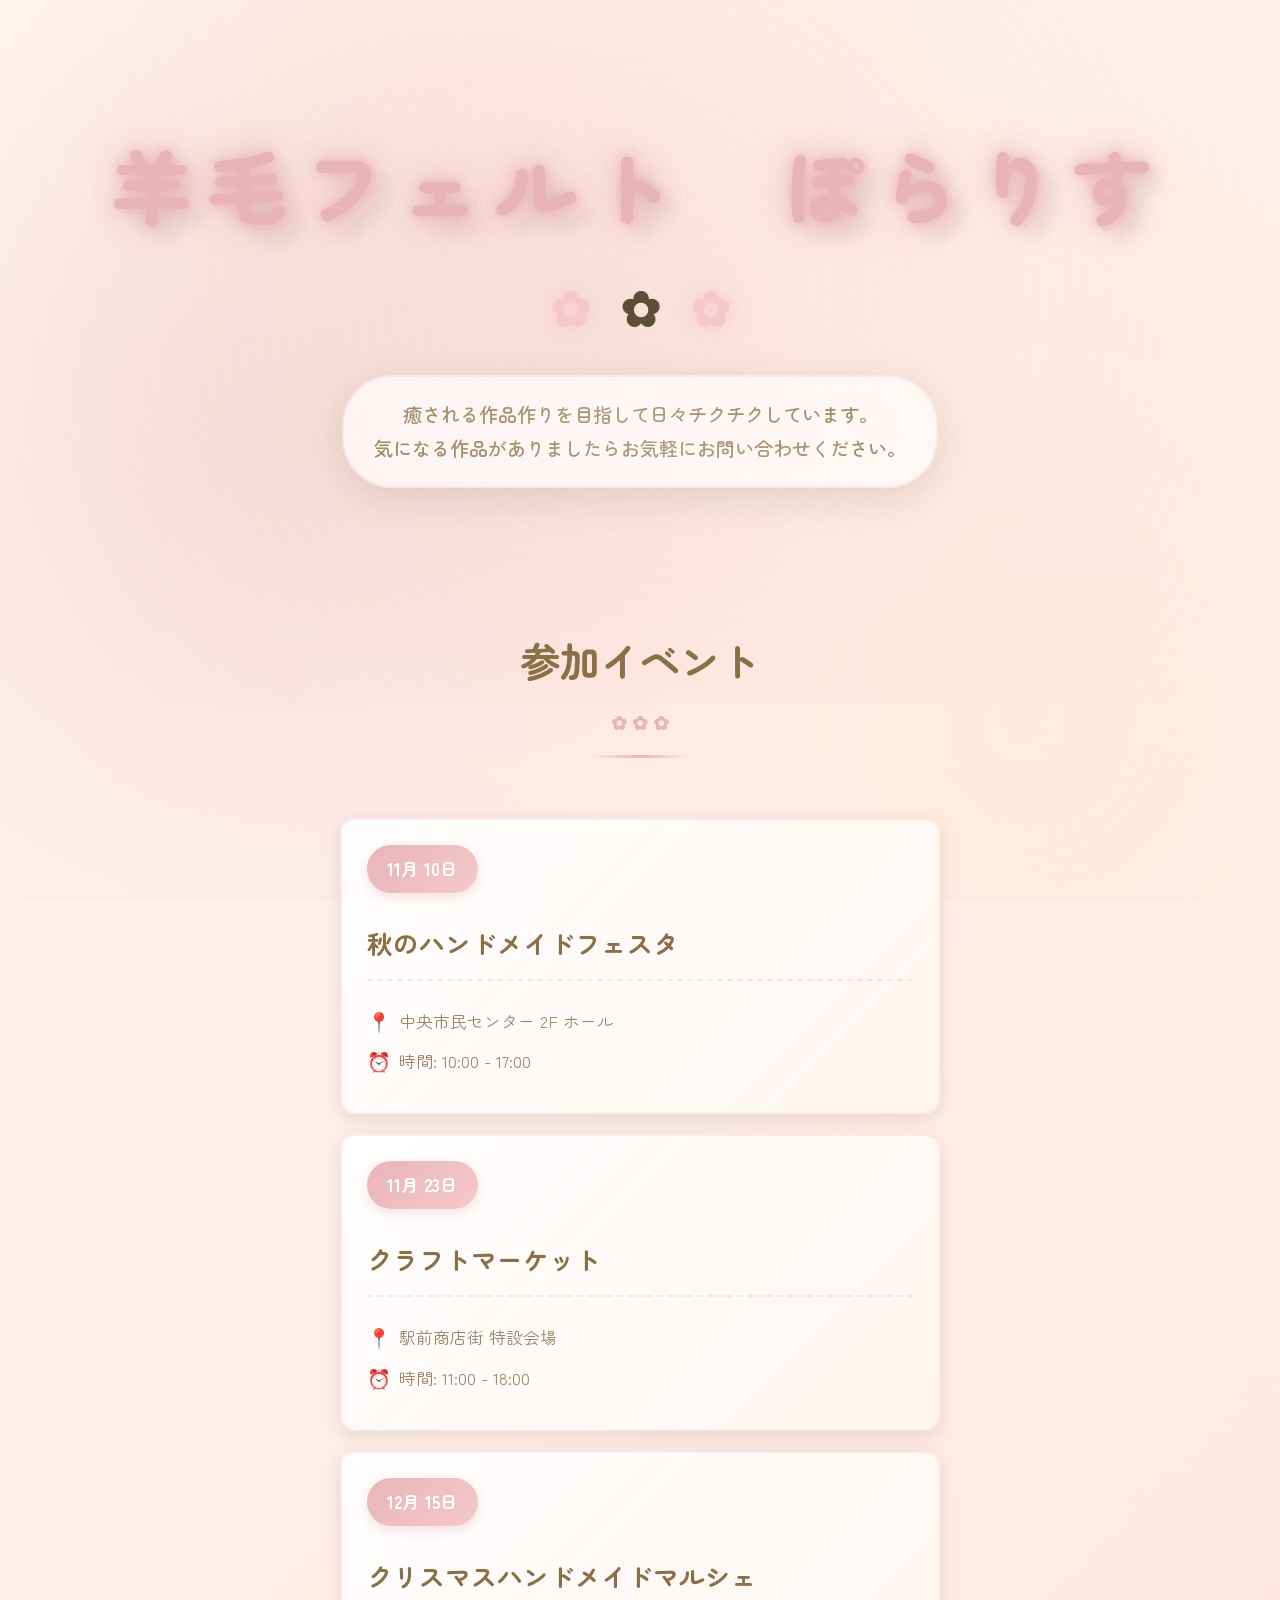
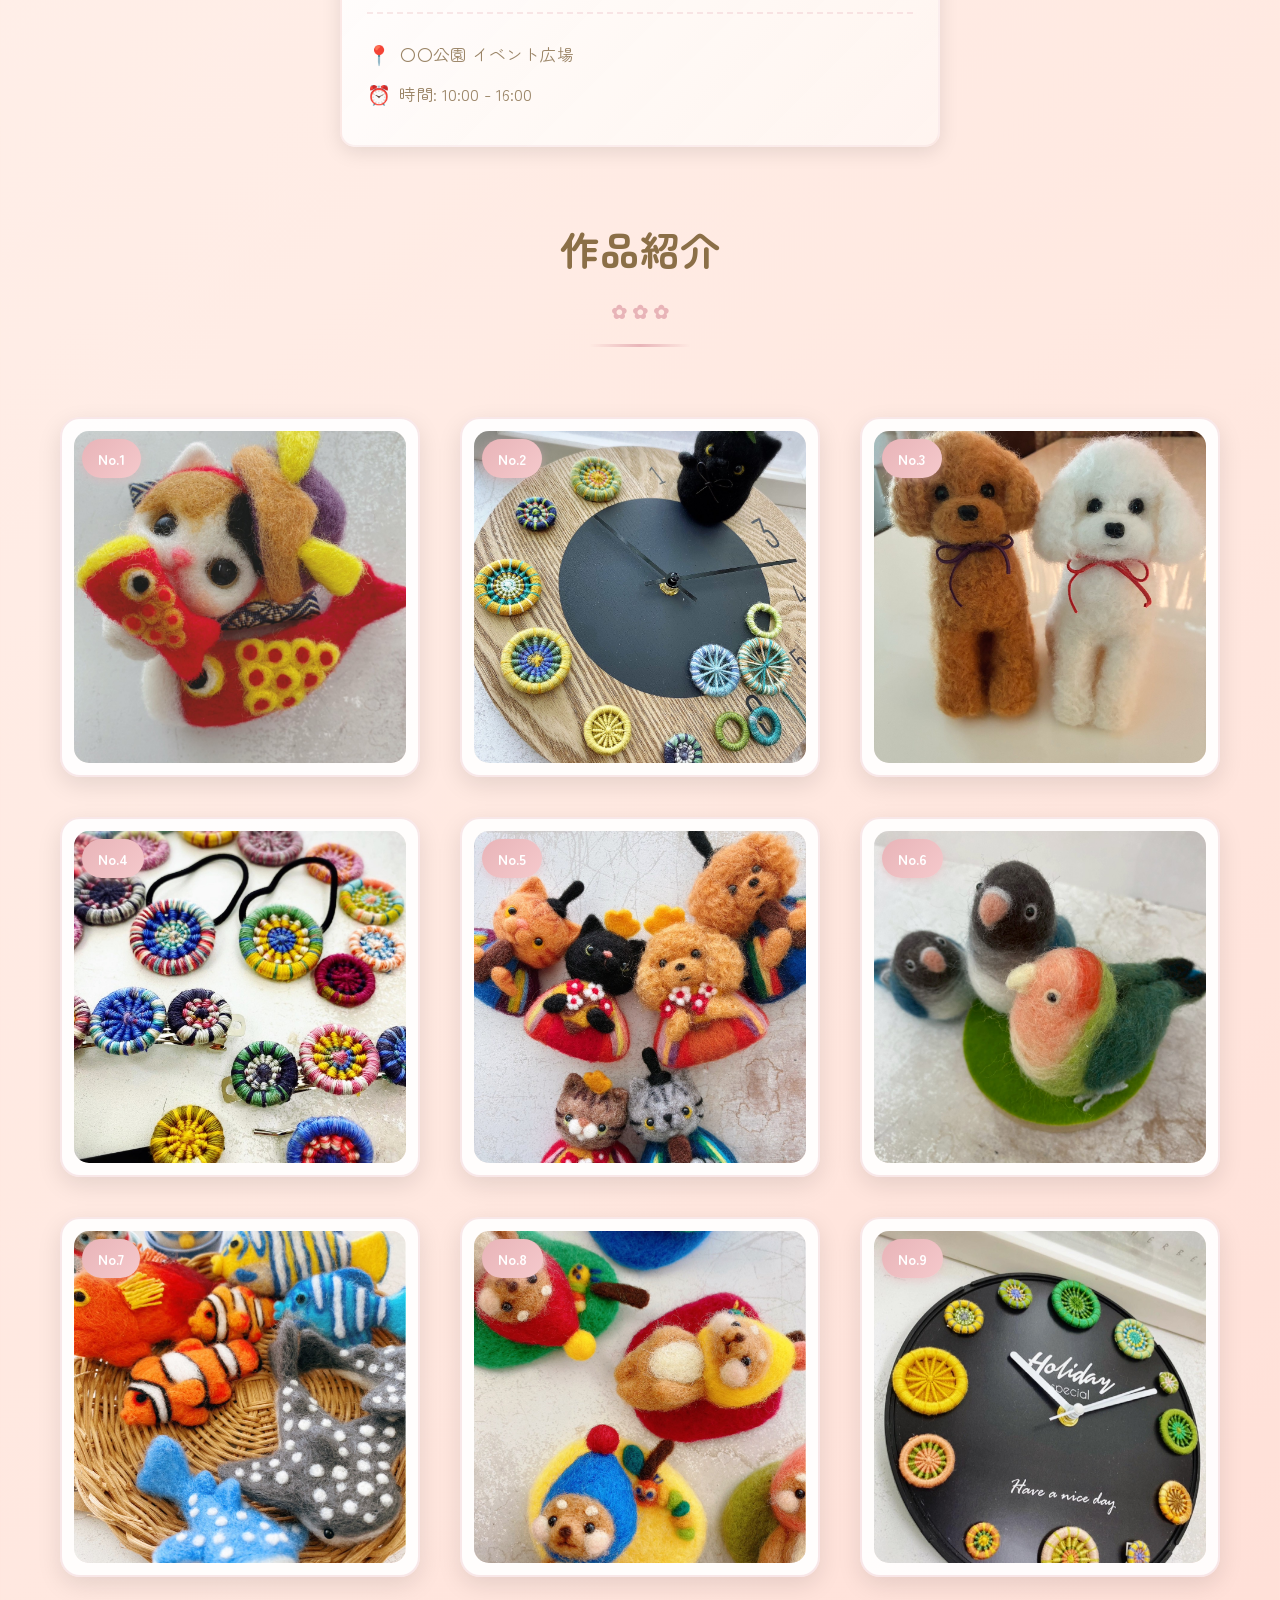
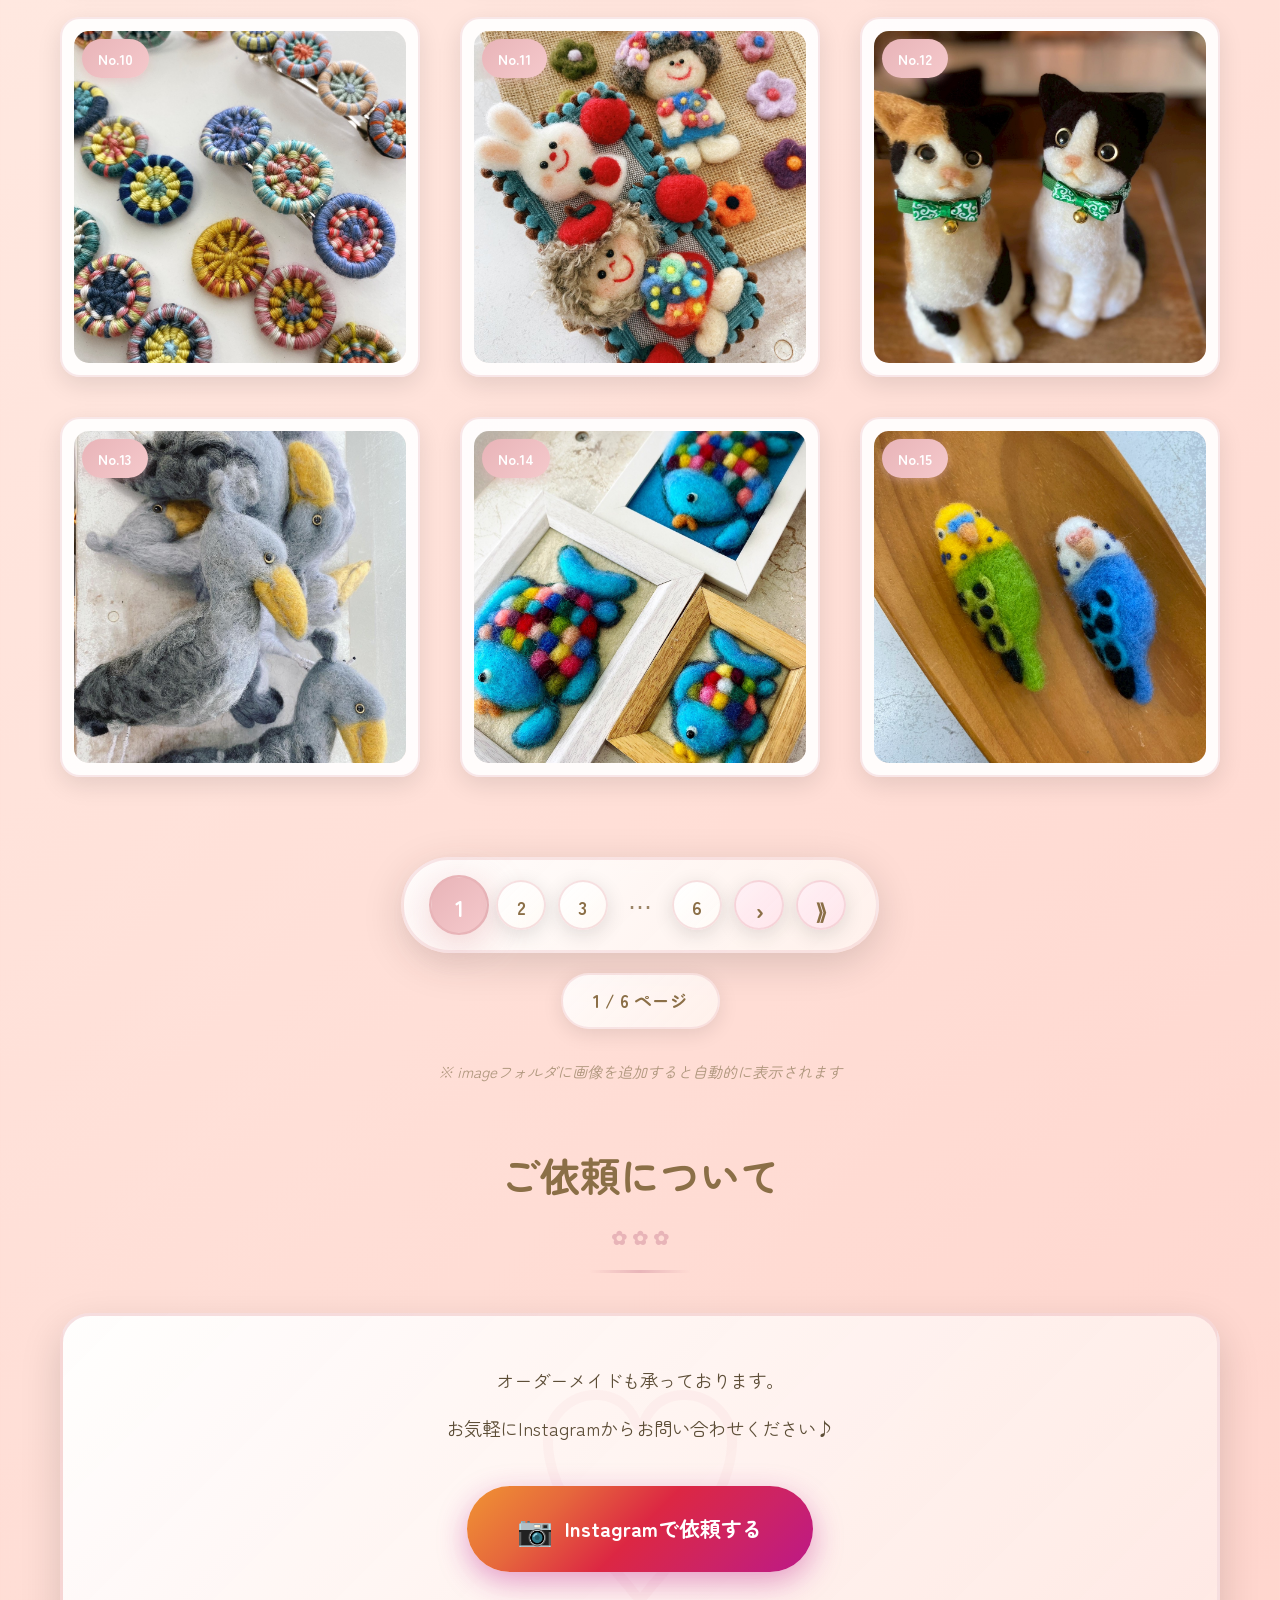
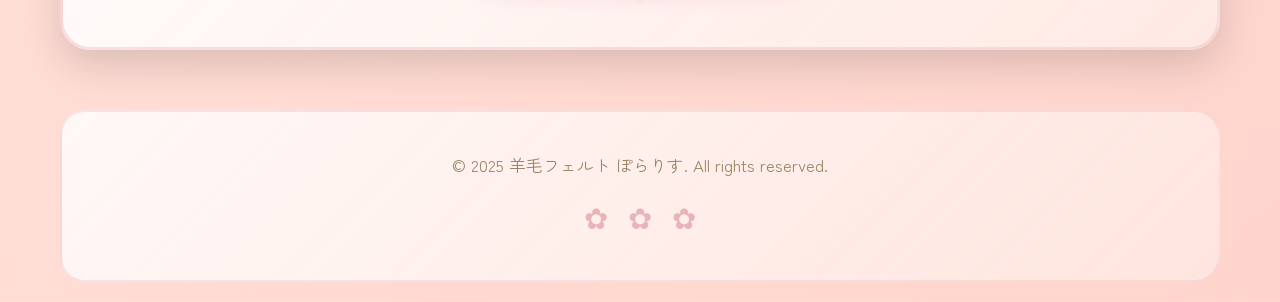
==== index.html @ 45ba46c1 "Add files via upload" ====
<!DOCTYPE html>
<html lang="ja">
<head>
    <meta charset="UTF-8">
    <meta name="viewport" content="width=device-width, initial-scale=1.0">
    <title>羊毛フェルト ぽらりす</title>
    <link rel="stylesheet" href="style.css">
    <link rel="preconnect" href="https://fonts.googleapis.com">
    <link rel="preconnect" href="https://fonts.gstatic.com" crossorigin>
    <link href="https://fonts.googleapis.com/css2?family=Zen+Maru+Gothic:wght@300;400;500;700&display=swap" rel="stylesheet">
</head>
<body>
    <div class="container">
        <header>
            <h1 class="site-title">
                <span class="title-text" data-text="羊毛フェルト　ぽらりす">羊毛フェルト　ぽらりす</span>
                <span class="title-decoration">✿</span>
            </h1>
            <p class="subtitle">癒される作品作りを目指して日々チクチクしています。<br>気になる作品がありましたらお気軽にお問い合わせください。</p>
        </header>

        <main>
            <section class="events">
                <h2 class="section-title">参加イベント</h2>
                <div class="events-container" id="eventsContainer">
                    <!-- イベント情報はevents.jsonから自動的に読み込まれます -->
                </div>
            </section>

            <section class="gallery">
                <h2 class="section-title">作品紹介</h2>
                <div class="gallery-grid" id="galleryGrid">
                    <!-- 画像は自動的に読み込まれます -->
                </div>
                <p class="gallery-note">※ imageフォルダに画像を追加すると自動的に表示されます</p>
            </section>

            <section class="contact">
                <h2 class="section-title">ご依頼について</h2>
                <div class="contact-box">
                    <p>オーダーメイドも承っております。</p>
                    <p>お気軽にInstagramからお問い合わせください♪</p>
                    <a href="https://www.instagram.com/kaori.polaris?utm_source=ig_web_button_share_sheet&igsh=ZDNlZDc0MzIxNw==" target="_blank" rel="noopener noreferrer" class="instagram-button">
                        <span class="instagram-icon">📷</span>
                        Instagramで依頼する
                    </a>
                </div>
            </section>
        </main>

        <footer>
            <p class="footer-text">© 2025 羊毛フェルト ぽらりす. All rights reserved.</p>
            <div class="footer-decoration">
                <span>✿</span>
                <span>✿</span>
                <span>✿</span>
            </div>
        </footer>
    </div>

    <script src="script.js"></script>
</body>
</html>
---- style.css ----
/* リセット */
* {
    margin: 0;
    padding: 0;
    box-sizing: border-box;
}

body {
    font-family: 'Zen Maru Gothic', sans-serif;
    background: linear-gradient(135deg, #fff5f0 0%, #ffe8e0 50%, #ffd4cc 100%);
    color: #5d4e37;
    line-height: 1.6;
    min-height: 100vh;
    overflow-x: hidden;
    position: relative;
}

/* 背景アニメーション */
body::before {
    content: '';
    position: fixed;
    top: 0;
    left: 0;
    width: 100%;
    height: 100%;
    background: radial-gradient(circle at 20% 50%, rgba(232, 180, 184, 0.3) 0%, transparent 50%),
                radial-gradient(circle at 80% 80%, rgba(255, 228, 196, 0.3) 0%, transparent 50%),
                radial-gradient(circle at 40% 20%, rgba(255, 218, 185, 0.2) 0%, transparent 50%);
    animation: backgroundMove 20s ease-in-out infinite;
    z-index: -1;
}

@keyframes backgroundMove {
    0%, 100% {
        transform: scale(1) translateY(0);
        opacity: 0.5;
    }
    50% {
        transform: scale(1.1) translateY(-20px);
        opacity: 0.8;
    }
}

.container {
    max-width: 1200px;
    margin: 0 auto;
    padding: 20px;
}

/* ヘッダー - 革新的デザイン */
header {
    text-align: center;
    padding: 100px 20px 80px;
    margin-bottom: 60px;
    position: relative;
    overflow: visible;
    min-height: 50vh;
    display: flex;
    flex-direction: column;
    align-items: center;
    justify-content: center;
}

header::before {
    content: '';
    position: absolute;
    top: 50%;
    left: 50%;
    transform: translate(-50%, -50%);
    width: 150%;
    height: 150%;
    background: radial-gradient(circle, rgba(232, 180, 184, 0.15) 0%, transparent 70%);
    animation: pulseGlow 4s ease-in-out infinite;
    z-index: -1;
}

@keyframes pulseGlow {
    0%, 100% {
        transform: translate(-50%, -50%) scale(1);
        opacity: 0.3;
    }
    50% {
        transform: translate(-50%, -50%) scale(1.2);
        opacity: 0.6;
    }
}

.site-title {
    font-size: 5rem;
    margin-bottom: 30px;
    display: flex;
    flex-direction: column;
    align-items: center;
    justify-content: center;
    gap: 20px;
    position: relative;
    z-index: 1;
}

.title-text {
    display: inline-block;
    position: relative;
    font-weight: 900;
    font-size: 1em;
    letter-spacing: 0.2em;
}

.title-text .char {
    display: inline-block;
    position: relative;
    color: #e8b4b8;
    text-shadow: 
        0 0 10px rgba(232, 180, 184, 0.8),
        0 0 20px rgba(232, 180, 184, 0.6),
        0 0 30px rgba(232, 180, 184, 0.4),
        0 0 40px rgba(232, 180, 184, 0.2),
        5px 5px 0 rgba(245, 201, 204, 0.3),
        10px 10px 0 rgba(255, 212, 204, 0.2),
        15px 15px 20px rgba(0, 0, 0, 0.1);
    opacity: 0;
    transform: translate(var(--start-x), var(--start-y)) rotate(var(--start-rotate)) scale(0);
    animation: charGather 1.5s cubic-bezier(0.68, -0.55, 0.265, 1.55) forwards,
               charFloat 3s ease-in-out infinite;
    animation-delay: var(--animation-delay, 0s);
}

@keyframes charGather {
    0% {
        opacity: 0;
        transform: translate(var(--start-x), var(--start-y)) rotate(var(--start-rotate)) scale(0);
        filter: blur(20px);
    }
    60% {
        opacity: 1;
        filter: blur(5px);
    }
    100% {
        opacity: 1;
        transform: translate(0, 0) rotate(0deg) scale(1);
        filter: blur(0px);
    }
}

@keyframes charFloat {
    0%, 100% {
        transform: translateY(0) scale(1);
    }
    50% {
        transform: translateY(-8px) scale(1.05);
    }
}

.title-text::before {
    content: attr(data-text);
    position: absolute;
    top: 0;
    left: 0;
    width: 100%;
    height: 100%;
    color: rgba(255, 255, 255, 0.1);
    filter: blur(40px);
    transform: scale(1.5);
    animation: woolCloud 5s ease-in-out infinite;
    z-index: -1;
}

.title-text::after {
    content: attr(data-text);
    position: absolute;
    top: 0;
    left: 0;
    width: 100%;
    height: 100%;
    color: rgba(232, 180, 184, 0.3);
    filter: blur(25px);
    transform: translateZ(-10px);
    animation: wool3D 4s ease-in-out infinite alternate;
    z-index: -2;
}

@keyframes titleFloat {
    0%, 100% {
        transform: translateY(0) scale(1);
    }
    50% {
        transform: translateY(-20px) scale(1.05);
    }
}

@keyframes woolCloud {
    0%, 100% {
        opacity: 0.5;
        transform: scale(1.3) rotate(0deg);
    }
    50% {
        opacity: 0.8;
        transform: scale(1.6) rotate(5deg);
    }
}

@keyframes wool3D {
    0% {
        transform: translateX(-10px) translateY(-10px);
        opacity: 0.3;
    }
    100% {
        transform: translateX(10px) translateY(10px);
        opacity: 0.5;
    }
}

.title-decoration {
    display: flex;
    gap: 30px;
    font-size: 3rem;
    position: relative;
}

.title-decoration::before,
.title-decoration::after {
    content: '✿';
    color: #f5c9cc;
    text-shadow: 
        0 0 15px rgba(245, 201, 204, 0.8),
        0 0 30px rgba(245, 201, 204, 0.4);
    animation: flowerSpin 8s linear infinite;
}

.title-decoration::before {
    animation-delay: 0s;
}

.title-decoration::after {
    animation-delay: 4s;
    animation-direction: reverse;
}

@keyframes flowerSpin {
    0% {
        transform: rotate(0deg) scale(1);
        opacity: 0.6;
    }
    50% {
        transform: rotate(180deg) scale(1.3);
        opacity: 1;
    }
    100% {
        transform: rotate(360deg) scale(1);
        opacity: 0.6;
    }
}

.subtitle {
    font-size: 1.2rem;
    color: #8b6f47;
    font-weight: 500;
    line-height: 1.8;
    max-width: 700px;
    margin: 0 auto;
    padding: 20px 30px;
    background: rgba(255, 255, 255, 0.6);
    backdrop-filter: blur(10px);
    border-radius: 50px;
    box-shadow: 0 10px 40px rgba(0, 0, 0, 0.1);
    border: 2px solid rgba(232, 180, 184, 0.2);
    animation: subtitleSlide 1.5s ease-out;
    position: relative;
    overflow: hidden;
}

.subtitle::before {
    content: '';
    position: absolute;
    top: -50%;
    left: -50%;
    width: 200%;
    height: 200%;
    background: linear-gradient(45deg, transparent, rgba(255, 255, 255, 0.3), transparent);
    animation: subtitleShine 3s ease-in-out infinite;
}

@keyframes subtitleSlide {
    from {
        opacity: 0;
        transform: translateY(30px);
    }
    to {
        opacity: 1;
        transform: translateY(0);
    }
}

@keyframes subtitleShine {
    0% {
        transform: translateX(-100%) translateY(-100%) rotate(45deg);
    }
    100% {
        transform: translateX(100%) translateY(100%) rotate(45deg);
    }
}

.intro {
    margin-bottom: 60px;
    animation: sectionSlideUp 1s ease-out 0.3s both;
}

@keyframes sectionSlideUp {
    from {
        opacity: 0;
        transform: translateY(50px);
    }
    to {
        opacity: 1;
        transform: translateY(0);
    }
}

.intro-box {
    background: linear-gradient(135deg, rgba(255, 255, 255, 0.9) 0%, rgba(255, 245, 240, 0.8) 100%);
    padding: 40px;
    border-radius: 25px;
    border: 3px solid rgba(232, 180, 184, 0.3);
    text-align: center;
    box-shadow: 0 10px 30px rgba(0, 0, 0, 0.1);
    backdrop-filter: blur(5px);
    transition: transform 0.3s ease, box-shadow 0.3s ease;
    position: relative;
    overflow: hidden;
}

.intro-box::before {
    content: '';
    position: absolute;
    top: -50%;
    left: -50%;
    width: 200%;
    height: 200%;
    background: linear-gradient(45deg, transparent, rgba(255, 255, 255, 0.5), transparent);
    animation: shimmer 3s ease-in-out infinite;
}

@keyframes shimmer {
    0% {
        transform: translateX(-100%) translateY(-100%) rotate(45deg);
    }
    100% {
        transform: translateX(100%) translateY(100%) rotate(45deg);
    }
}

.intro-box:hover {
    transform: translateY(-5px) scale(1.02);
    box-shadow: 0 15px 40px rgba(0, 0, 0, 0.15);
}

.intro-box p {
    margin-bottom: 15px;
    font-size: 1.15rem;
    position: relative;
    z-index: 1;
}

.section-title {
    font-size: 2.5rem;
    color: #8b6f47;
    text-align: center;
    margin-bottom: 40px;
    position: relative;
    padding-bottom: 20px;
    font-weight: 600;
    animation: titleZoomIn 0.8s ease-out;
}

@keyframes titleZoomIn {
    from {
        opacity: 0;
        transform: scale(0.8);
    }
    to {
        opacity: 1;
        transform: scale(1);
    }
}

.section-title::before {
    content: '';
    position: absolute;
    bottom: 0;
    left: 50%;
    transform: translateX(-50%);
    width: 100px;
    height: 3px;
    background: linear-gradient(90deg, transparent, #e8b4b8, transparent);
    animation: lineExpand 2s ease-in-out infinite;
}

@keyframes lineExpand {
    0%, 100% {
        width: 100px;
        opacity: 0.5;
    }
    50% {
        width: 150px;
        opacity: 1;
    }
}

.section-title::after {
    content: '✿ ✿ ✿';
    display: block;
    font-size: 1.2rem;
    color: #e8b4b8;
    margin-top: 15px;
    animation: flowerFloat 3s ease-in-out infinite;
}

@keyframes flowerFloat {
    0%, 100% {
        transform: translateY(0);
        opacity: 0.6;
    }
    50% {
        transform: translateY(-5px);
        opacity: 1;
    }
}

.events {
    margin-bottom: 50px;
    opacity: 0;
    transform: translateY(100px);
    transition: opacity 1s ease, transform 1s ease;
}

.events.animate-in {
    opacity: 1;
    transform: translateY(0);
}

.events-container {
    display: flex;
    flex-direction: column;
    gap: 20px;
    padding: 20px 0;
    max-width: 600px;
    margin: 0 auto;
}

.event-item {
    background: linear-gradient(135deg, rgba(255, 255, 255, 0.95) 0%, rgba(255, 245, 240, 0.9) 100%);
    padding: 25px;
    border-radius: 15px;
    box-shadow: 0 5px 20px rgba(0, 0, 0, 0.1);
    border: 2px solid rgba(232, 180, 184, 0.2);
    transition: all 0.4s ease;
    opacity: 0;
    transform: translateY(30px);
    animation: cardFadeIn 0.6s ease-out forwards;
}

@keyframes cardFadeIn {
    to {
        opacity: 1;
        transform: translateY(0);
    }
}

.event-item:nth-child(1) {
    animation-delay: 0.1s;
}

.event-item:nth-child(2) {
    animation-delay: 0.2s;
}

.event-item:nth-child(3) {
    animation-delay: 0.3s;
}

.event-item:hover {
    transform: translateY(-10px);
    box-shadow: 0 15px 45px rgba(0, 0, 0, 0.2);
    border-color: #e8b4b8;
}

.event-date-inline {
    display: inline-block;
    background: linear-gradient(135deg, #e8b4b8 0%, #f5c9cc 100%);
    padding: 10px 20px;
    border-radius: 25px;
    color: white;
    font-weight: 700;
    font-size: 1.1rem;
    margin-bottom: 15px;
    box-shadow: 0 4px 12px rgba(232, 180, 184, 0.4);
}

.event-name {
    font-size: 1.6rem;
    color: #8b6f47;
    font-weight: 700;
    margin: 15px 0;
}

.event-details {
    margin-top: 15px;
    padding-top: 15px;
    border-top: 2px dashed rgba(232, 180, 184, 0.3);
}

.event-location,
.event-time {
    color: #9b8567;
    margin: 10px 0;
    font-size: 1.05rem;
    display: flex;
    align-items: center;
    gap: 8px;
}

.event-location::before {
    content: '📍';
    font-size: 1.2rem;
}

.event-time::before {
    content: '⏰';
    font-size: 1.2rem;
}

.events-note,
.gallery-note {
    text-align: center;
    color: #9b8567;
    font-size: 0.95rem;
    margin-top: 25px;
    font-style: italic;
    opacity: 0.8;
}

/* ギャラリー - 3列表示 */
.gallery {
    margin-bottom: 60px;
    opacity: 0;
    transform: translateY(100px) scale(0.95);
    transition: opacity 1.2s ease, transform 1.2s ease;
}

.gallery.animate-in {
    opacity: 1;
    transform: translateY(0) scale(1);
}

.gallery-grid {
    display: grid;
    grid-template-columns: repeat(3, 1fr);
    gap: 40px;
    padding: 30px 0;
}

.gallery-item {
    background: rgba(255, 255, 255, 0.9);
    border-radius: 20px;
    padding: 12px;
    text-align: center;
    transition: all 0.5s cubic-bezier(0.68, -0.55, 0.265, 1.55);
    border: 2px solid rgba(232, 180, 184, 0.3);
    box-shadow: 0 8px 25px rgba(0, 0, 0, 0.1);
    overflow: hidden;
    opacity: 0;
    transform: scale(0.8);
    animation: itemPopIn 0.6s ease-out forwards;
    position: relative;
}

.item-no {
    position: absolute;
    top: 20px;
    left: 20px;
    background: linear-gradient(135deg, #e8b4b8 0%, #f5c9cc 100%);
    color: white;
    padding: 8px 16px;
    border-radius: 20px;
    font-weight: 700;
    font-size: 0.9rem;
    box-shadow: 0 3px 10px rgba(232, 180, 184, 0.5);
    z-index: 10;
    transition: transform 0.3s ease;
}

.gallery-item:hover .item-no {
    transform: scale(1.1);
}

@keyframes itemPopIn {
    to {
        opacity: 1;
        transform: scale(1);
    }
}

.gallery-item:hover {
    transform: translateY(-15px) rotate(2deg) scale(1.05);
    box-shadow: 0 20px 50px rgba(0, 0, 0, 0.2);
    border-color: #e8b4b8;
}

.image-container {
    width: 100%;
    padding-bottom: 100%;
    position: relative;
    overflow: hidden;
    border-radius: 15px;
    background: linear-gradient(135deg, #f5f5f5 0%, #ffe8e0 100%);
}

.image-container::before {
    content: '';
    position: absolute;
    top: 50%;
    left: 50%;
    transform: translate(-50%, -50%);
    width: 0;
    height: 0;
    background: rgba(255, 255, 255, 0.5);
    border-radius: 50%;
    transition: width 0.6s ease, height 0.6s ease;
}

.gallery-item:hover .image-container::before {
    width: 200%;
    height: 200%;
}

.gallery-image {
    position: absolute;
    top: 0;
    left: 0;
    width: 100%;
    height: 100%;
    object-fit: cover;
    object-position: center;
    cursor: pointer;
    transition: transform 0.5s ease, filter 0.3s ease;
}

.gallery-item:hover .gallery-image {
    transform: scale(1.15) rotate(2deg);
    filter: brightness(1.1);
}

.image-error {
    position: absolute;
    top: 0;
    left: 0;
    width: 100%;
    height: 100%;
    background: linear-gradient(135deg, #fff5f0 0%, #ffe8e0 100%);
    display: flex;
    flex-direction: column;
    align-items: center;
    justify-content: center;
    border: 2px dashed #e8b4b8;
}

.error-icon {
    font-size: 3.5rem;
    margin-bottom: 10px;
    animation: errorBounce 2s ease-in-out infinite;
}

@keyframes errorBounce {
    0%, 100% {
        transform: translateY(0);
    }
    50% {
        transform: translateY(-10px);
    }
}

.error-text {
    color: #9b8567;
    font-size: 1rem;
    margin-bottom: 5px;
}

.error-filename {
    color: #9b8567;
    font-size: 0.85rem;
    font-family: monospace;
}

.no-images-message,
.no-events-message,
.error-message {
    text-align: center;
    color: #9b8567;
    font-size: 1.1rem;
    padding: 50px;
    background: rgba(255, 255, 255, 0.7);
    border-radius: 15px;
    border: 2px dashed #e8b4b8;
    animation: messagePulse 2s ease-in-out infinite;
}

@keyframes messagePulse {
    0%, 100% {
        opacity: 0.7;
    }
    50% {
        opacity: 1;
    }
}

/* ページネーション - 凝ったデザイン */
.pagination-container {
    display: flex;
    flex-direction: column;
    align-items: center;
    margin-top: 50px;
    margin-bottom: 30px;
    gap: 20px;
}

.pagination {
    display: flex;
    gap: 12px;
    align-items: center;
    flex-wrap: wrap;
    justify-content: center;
    background: linear-gradient(135deg, rgba(255, 255, 255, 0.9) 0%, rgba(255, 245, 240, 0.85) 100%);
    padding: 20px 30px;
    border-radius: 50px;
    box-shadow: 0 10px 40px rgba(0, 0, 0, 0.15);
    border: 3px solid rgba(232, 180, 184, 0.3);
    backdrop-filter: blur(10px);
}

.page-btn {
    min-width: 50px;
    height: 50px;
    padding: 12px 16px;
    background: linear-gradient(135deg, rgba(255, 255, 255, 0.95) 0%, rgba(255, 250, 245, 0.9) 100%);
    border: 2px solid rgba(232, 180, 184, 0.4);
    border-radius: 50%;
    color: #8b6f47;
    font-size: 1.15rem;
    font-weight: 700;
    cursor: pointer;
    transition: all 0.4s cubic-bezier(0.68, -0.55, 0.265, 1.55);
    box-shadow: 0 5px 20px rgba(0, 0, 0, 0.12);
    font-family: 'Zen Maru Gothic', sans-serif;
    position: relative;
    overflow: hidden;
}

.page-btn::before {
    content: '';
    position: absolute;
    top: 50%;
    left: 50%;
    width: 0;
    height: 0;
    background: radial-gradient(circle, rgba(232, 180, 184, 0.4), transparent);
    border-radius: 50%;
    transform: translate(-50%, -50%);
    transition: width 0.5s ease, height 0.5s ease;
}

.page-btn:hover::before {
    width: 200%;
    height: 200%;
}

.page-btn:hover {
    transform: translateY(-8px) scale(1.15);
    background: linear-gradient(135deg, #e8b4b8 0%, #f5c9cc 100%);
    border-color: #e8b4b8;
    color: white;
    box-shadow: 0 12px 35px rgba(232, 180, 184, 0.5);
}

.page-btn:active {
    transform: translateY(-4px) scale(1.1);
}

.page-btn.active {
    background: linear-gradient(135deg, #e8b4b8 0%, #f5c9cc 100%);
    border-color: #e8b4b8;
    color: white;
    box-shadow: 0 8px 30px rgba(232, 180, 184, 0.6);
    transform: scale(1.2);
    animation: pulse 2s ease-in-out infinite;
}

@keyframes pulse {
    0%, 100% {
        box-shadow: 0 8px 30px rgba(232, 180, 184, 0.6);
    }
    50% {
        box-shadow: 0 8px 40px rgba(232, 180, 184, 0.8);
    }
}

.page-btn.active:hover {
    transform: translateY(-5px) scale(1.2);
}

.first-btn,
.last-btn,
.prev-btn,
.next-btn {
    font-size: 1.4rem;
    font-weight: 900;
    background: linear-gradient(135deg, rgba(255, 240, 245, 0.95) 0%, rgba(255, 228, 235, 0.9) 100%);
}

.page-dots {
    color: #9b8567;
    font-size: 1.5rem;
    padding: 0 8px;
    user-select: none;
    animation: dotsBounce 1.5s ease-in-out infinite;
}

@keyframes dotsBounce {
    0%, 100% {
        transform: translateY(0);
    }
    50% {
        transform: translateY(-3px);
    }
}

.page-info {
    background: linear-gradient(135deg, rgba(255, 255, 255, 0.85) 0%, rgba(255, 245, 240, 0.8) 100%);
    padding: 12px 30px;
    border-radius: 30px;
    color: #8b6f47;
    font-weight: 600;
    font-size: 1.1rem;
    box-shadow: 0 5px 20px rgba(0, 0, 0, 0.1);
    border: 2px solid rgba(232, 180, 184, 0.3);
    backdrop-filter: blur(5px);
    animation: infoFloat 3s ease-in-out infinite;
}

@keyframes infoFloat {
    0%, 100% {
        transform: translateY(0);
    }
    50% {
        transform: translateY(-5px);
    }
}

.contact {
    margin-bottom: 60px;
    opacity: 0;
    transform: translateY(100px);
    transition: opacity 1s ease, transform 1s ease;
}

.contact.animate-in {
    opacity: 1;
    transform: translateY(0);
}

.contact-box {
    background: linear-gradient(135deg, rgba(255, 255, 255, 0.95) 0%, rgba(255, 235, 230, 0.9) 100%);
    padding: 50px;
    border-radius: 30px;
    text-align: center;
    border: 3px solid rgba(232, 180, 184, 0.4);
    box-shadow: 0 15px 40px rgba(0, 0, 0, 0.15);
    position: relative;
    overflow: hidden;
}

.contact-box::before {
    content: '♡';
    position: absolute;
    font-size: 15rem;
    color: rgba(232, 180, 184, 0.1);
    top: 50%;
    left: 50%;
    transform: translate(-50%, -50%);
    animation: heartBeat 2s ease-in-out infinite;
}

@keyframes heartBeat {
    0%, 100% {
        transform: translate(-50%, -50%) scale(1);
    }
    50% {
        transform: translate(-50%, -50%) scale(1.1);
    }
}

.contact-box p {
    margin-bottom: 18px;
    font-size: 1.15rem;
    position: relative;
    z-index: 1;
}

.instagram-button {
    display: inline-flex;
    align-items: center;
    gap: 12px;
    background: linear-gradient(135deg, #f09433 0%, #e6683c 25%, #dc2743 50%, #cc2366 75%, #bc1888 100%);
    color: white;
    padding: 20px 50px;
    border-radius: 50px;
    text-decoration: none;
    font-size: 1.3rem;
    font-weight: 600;
    margin: 25px 0;
    transition: all 0.4s cubic-bezier(0.68, -0.55, 0.265, 1.55);
    box-shadow: 0 10px 30px rgba(188, 24, 136, 0.4);
    position: relative;
    z-index: 1;
    overflow: hidden;
}

.instagram-button::before {
    content: '';
    position: absolute;
    top: 50%;
    left: 50%;
    width: 0;
    height: 0;
    background: rgba(255, 255, 255, 0.3);
    border-radius: 50%;
    transform: translate(-50%, -50%);
    transition: width 0.6s ease, height 0.6s ease;
}

.instagram-button:hover::before {
    width: 300px;
    height: 300px;
}

.instagram-button:hover {
    transform: translateY(-5px) scale(1.1);
    box-shadow: 0 15px 40px rgba(188, 24, 136, 0.6);
}

.instagram-button:active {
    transform: translateY(-2px) scale(1.05);
}

.instagram-icon {
    font-size: 1.8rem;
    animation: iconSpin 3s ease-in-out infinite;
}

@keyframes iconSpin {
    0%, 100% {
        transform: rotate(0deg);
    }
    50% {
        transform: rotate(15deg);
    }
}

.note {
    font-size: 0.95rem;
    color: #9b8567;
    font-style: italic;
    margin-top: 20px;
    position: relative;
    z-index: 1;
}

footer {
    text-align: center;
    padding: 40px 20px;
    background: linear-gradient(135deg, rgba(255, 255, 255, 0.8) 0%, rgba(255, 235, 230, 0.7) 100%);
    border-radius: 25px;
    border: 2px solid rgba(232, 180, 184, 0.3);
    margin-top: 60px;
    backdrop-filter: blur(5px);
    animation: footerSlideUp 1s ease-out 1.1s both;
}

@keyframes footerSlideUp {
    from {
        opacity: 0;
        transform: translateY(30px);
    }
    to {
        opacity: 1;
        transform: translateY(0);
    }
}

.footer-text {
    color: #9b8567;
    margin-bottom: 15px;
    font-size: 1.05rem;
}

.footer-decoration {
    display: flex;
    justify-content: center;
    gap: 20px;
    font-size: 1.8rem;
    color: #e8b4b8;
}

.footer-decoration span {
    display: inline-block;
    animation: flowerBounce 2s ease-in-out infinite;
}

.footer-decoration span:nth-child(1) {
    animation-delay: 0s;
}

.footer-decoration span:nth-child(2) {
    animation-delay: 0.2s;
}

.footer-decoration span:nth-child(3) {
    animation-delay: 0.4s;
}

@keyframes flowerBounce {
    0%, 100% {
        transform: translateY(0) rotate(0deg);
    }
    50% {
        transform: translateY(-10px) rotate(10deg);
    }
}

.image-modal {
    position: fixed;
    top: 0;
    left: 0;
    width: 100%;
    height: 100%;
    z-index: 1000;
    opacity: 0;
    visibility: hidden;
    transition: opacity 0.4s ease, visibility 0.4s ease;
}

.image-modal.show {
    opacity: 1;
    visibility: visible;
}

.modal-backdrop {
    position: absolute;
    top: 0;
    left: 0;
    width: 100%;
    height: 100%;
    background: rgba(0, 0, 0, 0.9);
    cursor: pointer;
}

.modal-content {
    position: relative;
    width: 90%;
    max-width: 1200px;
    height: 90%;
    margin: 5% auto;
    display: flex;
    align-items: center;
    justify-content: center;
}

.modal-image {
    max-width: 100%;
    max-height: 100%;
    object-fit: contain;
    border-radius: 15px;
    box-shadow: 0 20px 60px rgba(0, 0, 0, 0.7);
}

.modal-close {
    position: absolute;
    top: -50px;
    right: 0;
    background: rgba(255, 255, 255, 0.95);
    border: none;
    width: 50px;
    height: 50px;
    border-radius: 50%;
    font-size: 1.8rem;
    cursor: pointer;
    display: flex;
    align-items: center;
    justify-content: center;
    transition: all 0.3s ease;
    color: #5d4e37;
    box-shadow: 0 5px 15px rgba(0, 0, 0, 0.3);
}

.modal-close:hover {
    background: white;
    transform: rotate(90deg) scale(1.1);
    box-shadow: 0 8px 20px rgba(0, 0, 0, 0.4);
}

.particle {
    position: fixed;
    font-size: 2rem;
    color: rgba(232, 180, 184, 0.4);
    pointer-events: none;
    z-index: -1;
    animation: particleFloat linear infinite;
}

@keyframes particleFloat {
    0% {
        transform: translateY(100vh) rotate(0deg);
        opacity: 0;
    }
    10% {
        opacity: 0.6;
    }
    90% {
        opacity: 0.6;
    }
    100% {
        transform: translateY(-100vh) rotate(360deg);
        opacity: 0;
    }
}

::-webkit-scrollbar {
    width: 12px;
}

::-webkit-scrollbar-track {
    background: rgba(255, 245, 240, 0.5);
}

::-webkit-scrollbar-thumb {
    background: linear-gradient(135deg, #e8b4b8, #f5c9cc);
    border-radius: 6px;
}

::-webkit-scrollbar-thumb:hover {
    background: linear-gradient(135deg, #dc9fa8, #e8b4b8);
}

@media (max-width: 768px) {
    .site-title {
        font-size: 3rem;
    }
    
    .subtitle {
        font-size: 1rem;
        padding: 15px 20px;
    }
    
    .gallery-grid {
        grid-template-columns: repeat(3, 1fr);
        gap: 15px;
        padding: 20px 0;
    }
    
    .item-no {
        top: 10px;
        left: 10px;
        padding: 5px 10px;
        font-size: 0.75rem;
    }
}

@media (max-width: 480px) {
    .site-title {
        font-size: 2.5rem;
    }
    
    .subtitle {
        font-size: 0.9rem;
        padding: 12px 15px;
    }
    
    .gallery {
        margin-left: -20px;
        margin-right: -20px;
    }
    
    .gallery-grid {
        grid-template-columns: repeat(3, 1fr);
        gap: 5px;
        padding: 15px 0;
    }
    
    .gallery-item {
        padding: 5px;
        border-radius: 10px;
    }
    
    .item-no {
        top: 8px;
        left: 8px;
        padding: 3px 6px;
        font-size: 0.65rem;
    }
    
    .modal-close {
        top: 10px;
        right: 10px;
    }
    
    .container {
        padding: 10px;
    }
    
    .image-container {
        border-radius: 8px;
    }
}
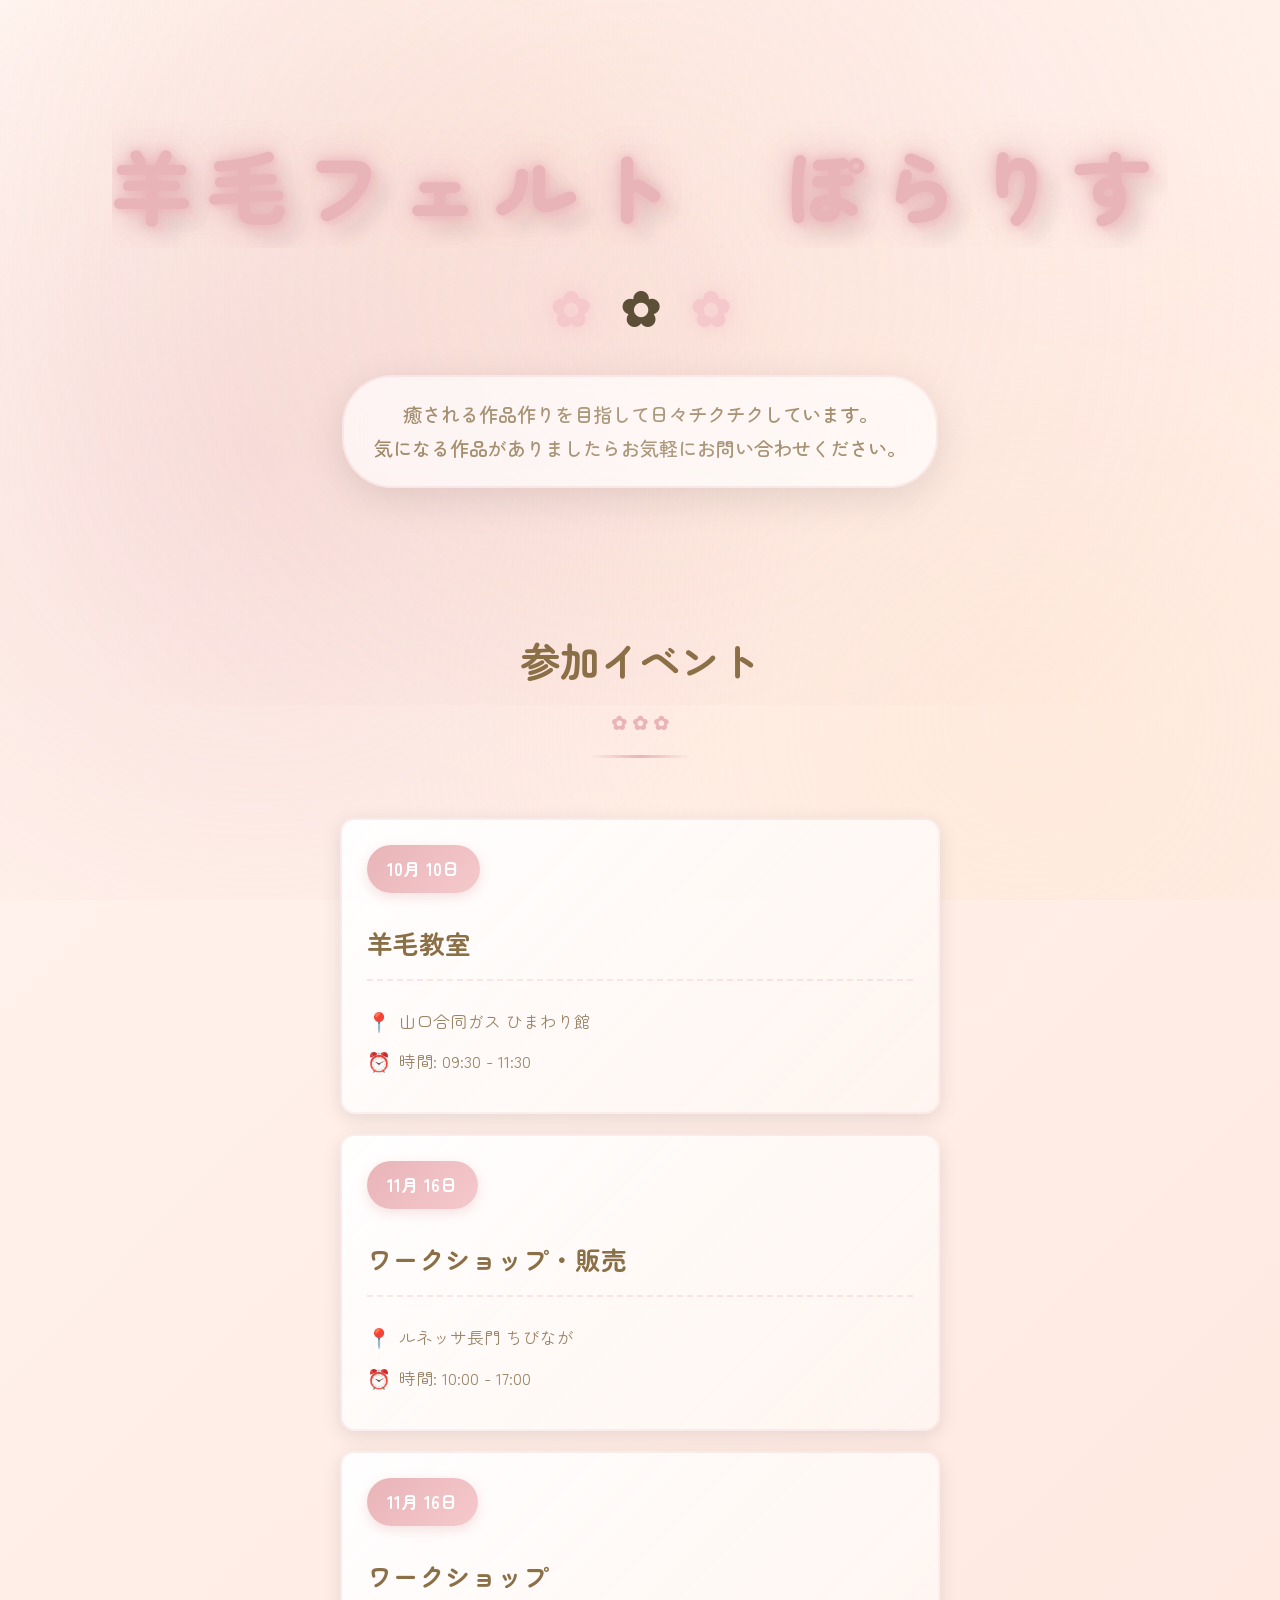
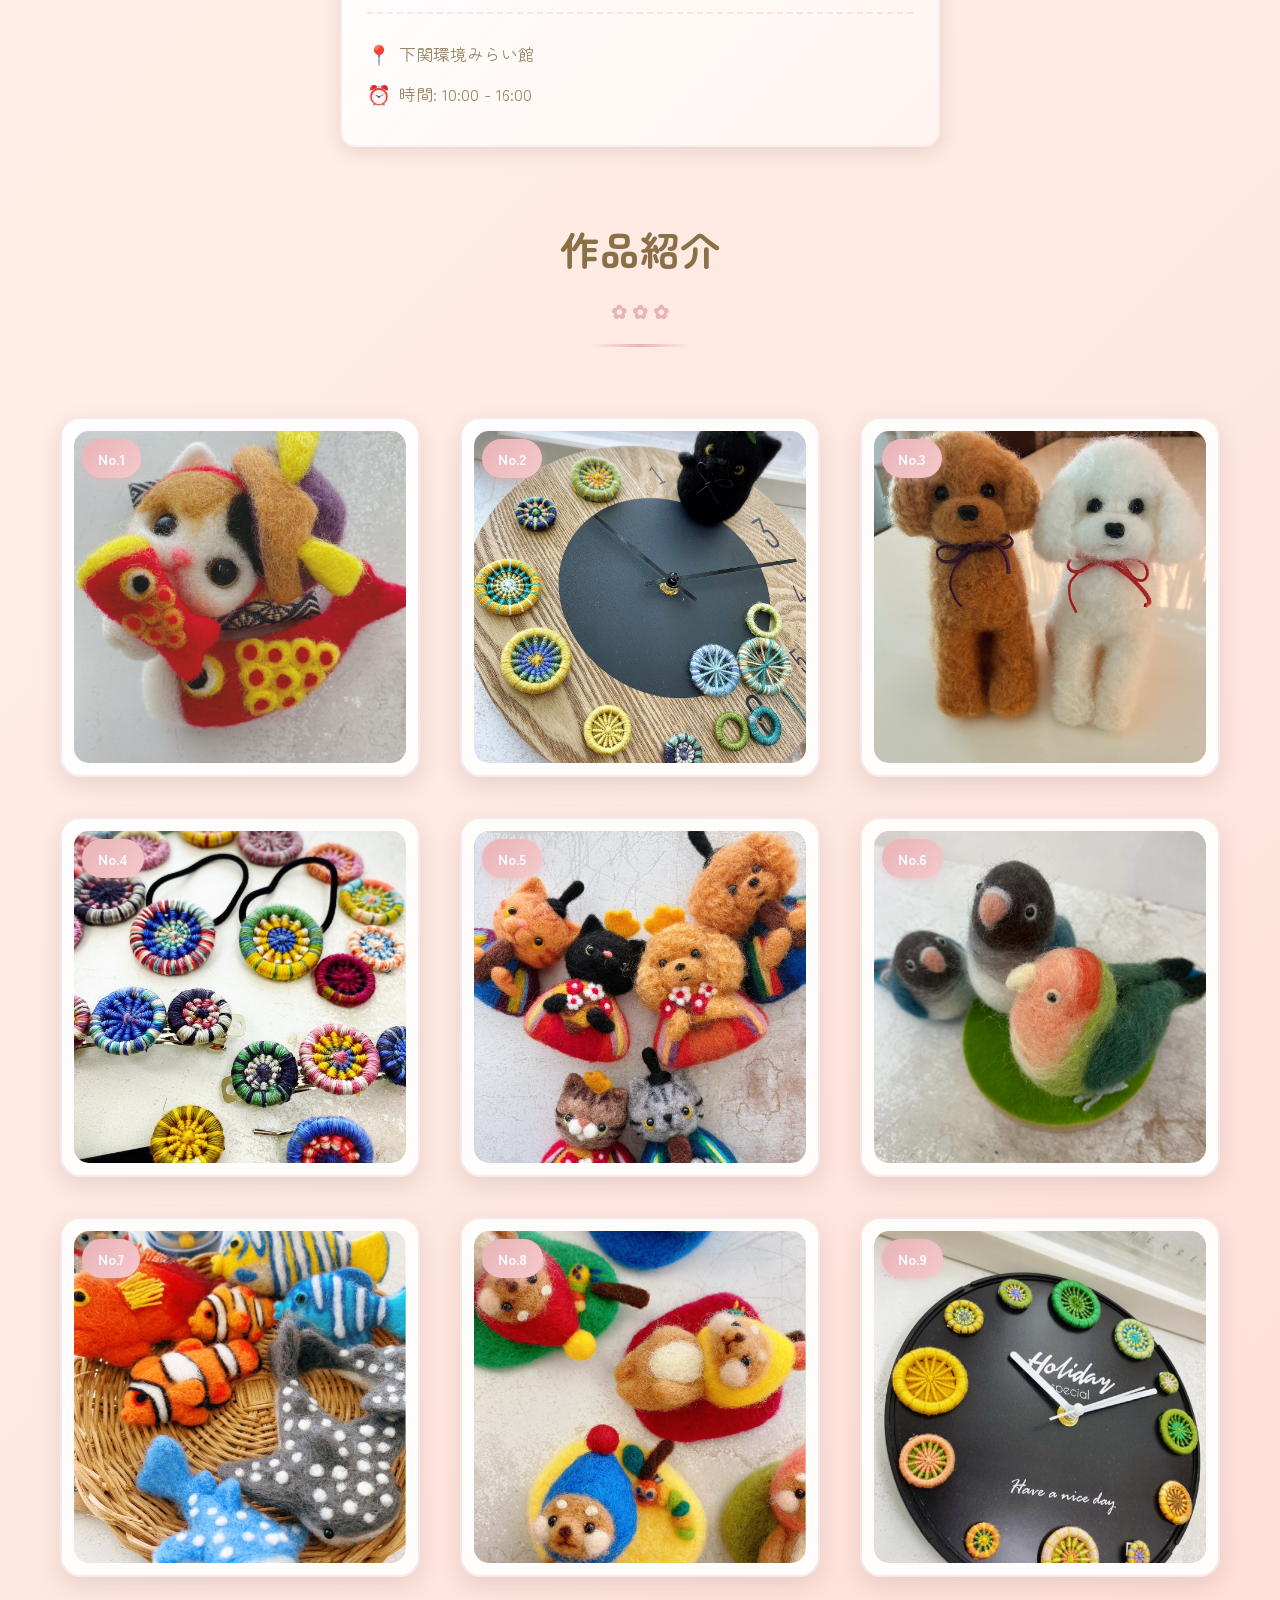
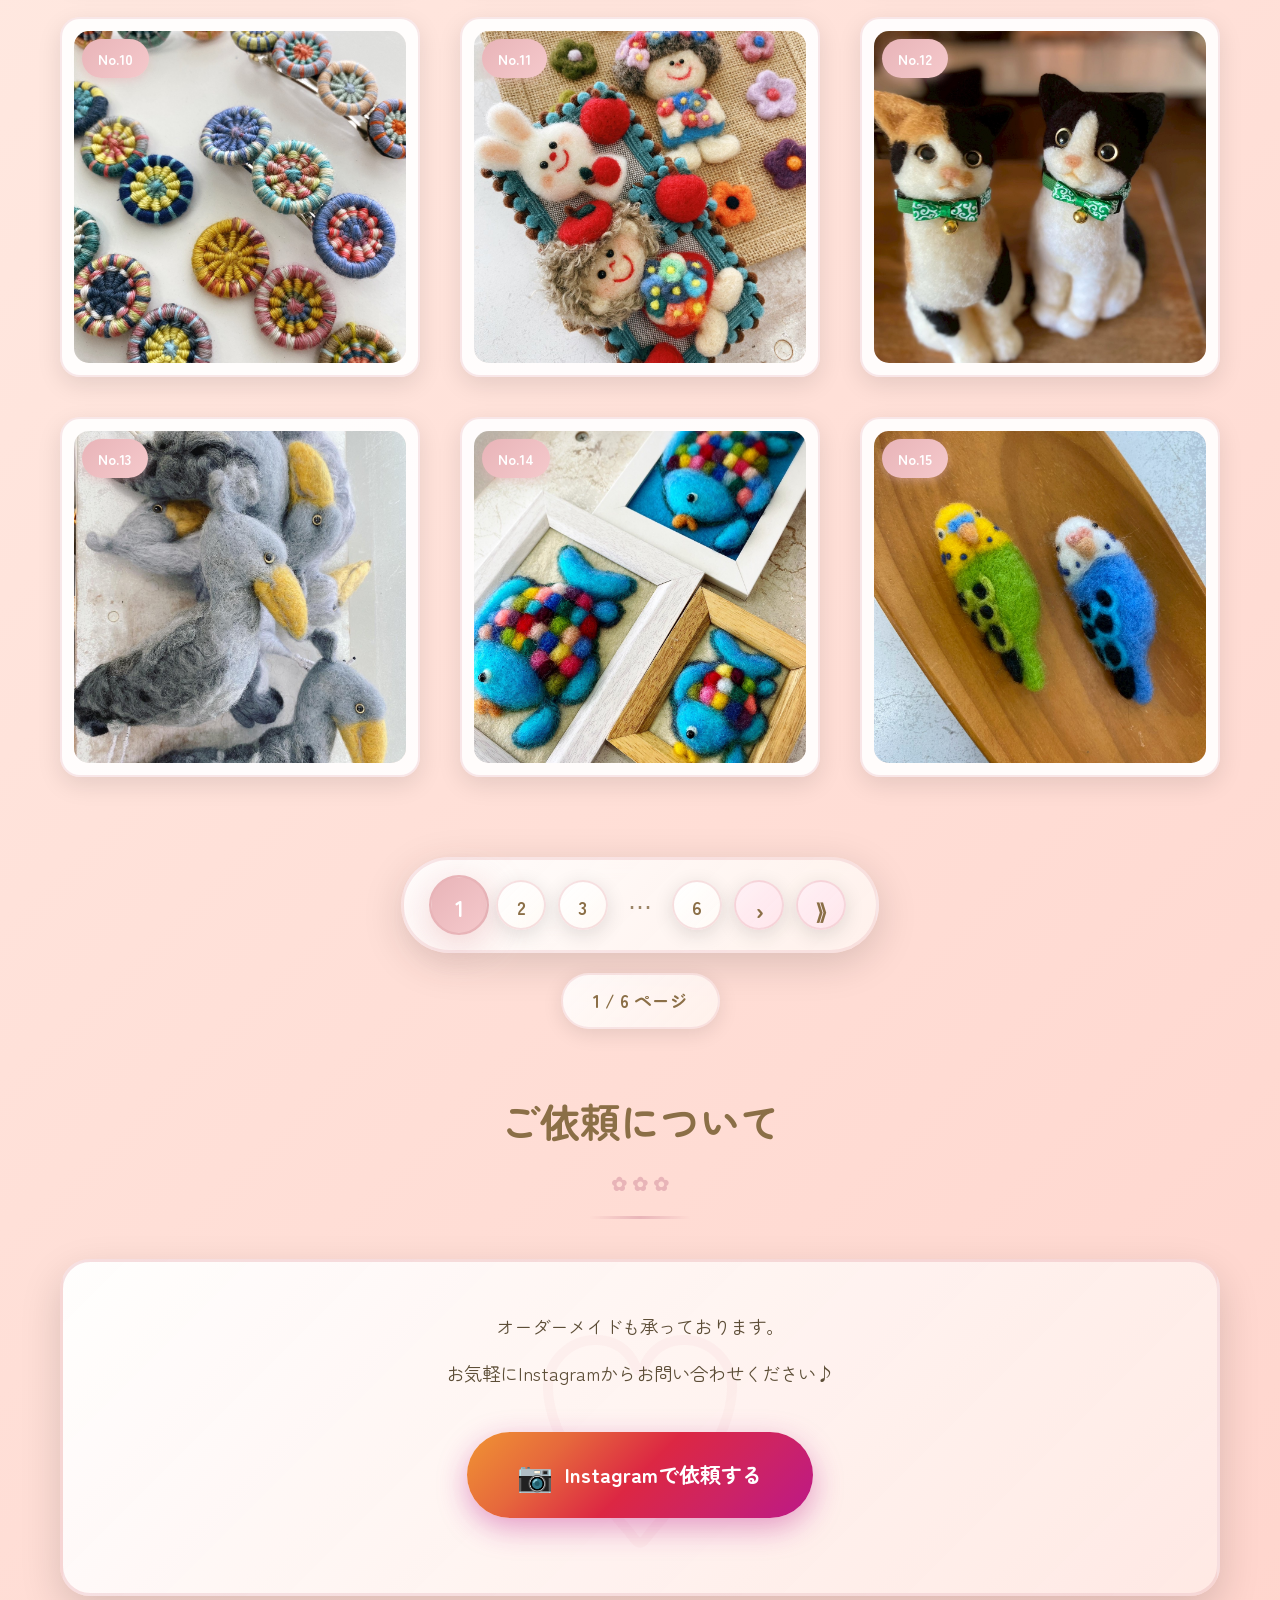
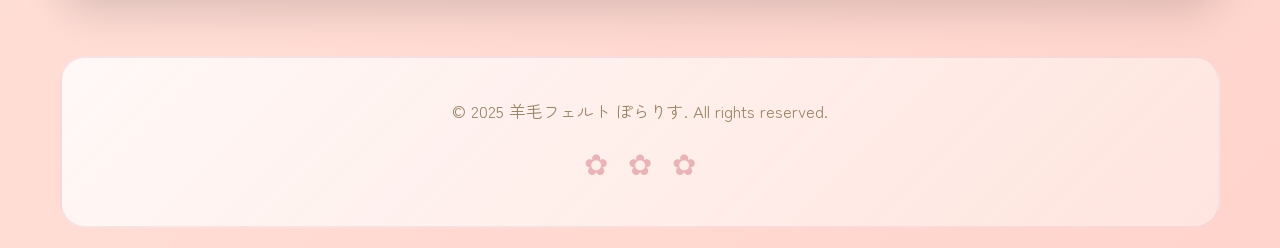
==== commit 8c0bb7d3: "Add files via upload" ====
--- a/index.html
+++ b/index.html
@@ -32,7 +32,6 @@
                 <div class="gallery-grid" id="galleryGrid">
                     <!-- 画像は自動的に読み込まれます -->
                 </div>
-                <p class="gallery-note">※ imageフォルダに画像を追加すると自動的に表示されます</p>
             </section>
 
             <section class="contact">
--- a/style.css
+++ b/style.css
@@ -13,6 +13,12 @@
     min-height: 100vh;
     overflow-x: hidden;
     position: relative;
+    max-width: 100vw;
+}
+
+html {
+    overflow-x: hidden;
+    max-width: 100vw;
 }
 
 /* 背景アニメーション */
@@ -103,6 +109,9 @@
     font-weight: 900;
     font-size: 1em;
     letter-spacing: 0.2em;
+    max-width: 100%;
+    word-break: keep-all;
+    overflow: hidden;
 }
 
 .title-text .char {
@@ -1175,12 +1184,30 @@
 
 @media (max-width: 480px) {
     .site-title {
-        font-size: 2.5rem;
+        font-size: 2rem;
+        padding: 0 10px;
+    }
+    
+    .title-text {
+        font-size: 1em;
+        letter-spacing: 0.1em;
+        max-width: 100%;
+    }
+    
+    .title-decoration {
+        font-size: 2rem;
+        gap: 15px;
     }
     
     .subtitle {
-        font-size: 0.9rem;
-        padding: 12px 15px;
+        font-size: 0.85rem;
+        padding: 10px 15px;
+        max-width: 90%;
+    }
+    
+    header {
+        padding: 60px 10px 40px;
+        min-height: 40vh;
     }
     
     .gallery {
@@ -1213,9 +1240,15 @@
     
     .container {
         padding: 10px;
+        max-width: 100vw;
+        overflow-x: hidden;
     }
     
     .image-container {
         border-radius: 8px;
     }
-}
+    
+    .section-title {
+        font-size: 2rem;
+    }
+}
